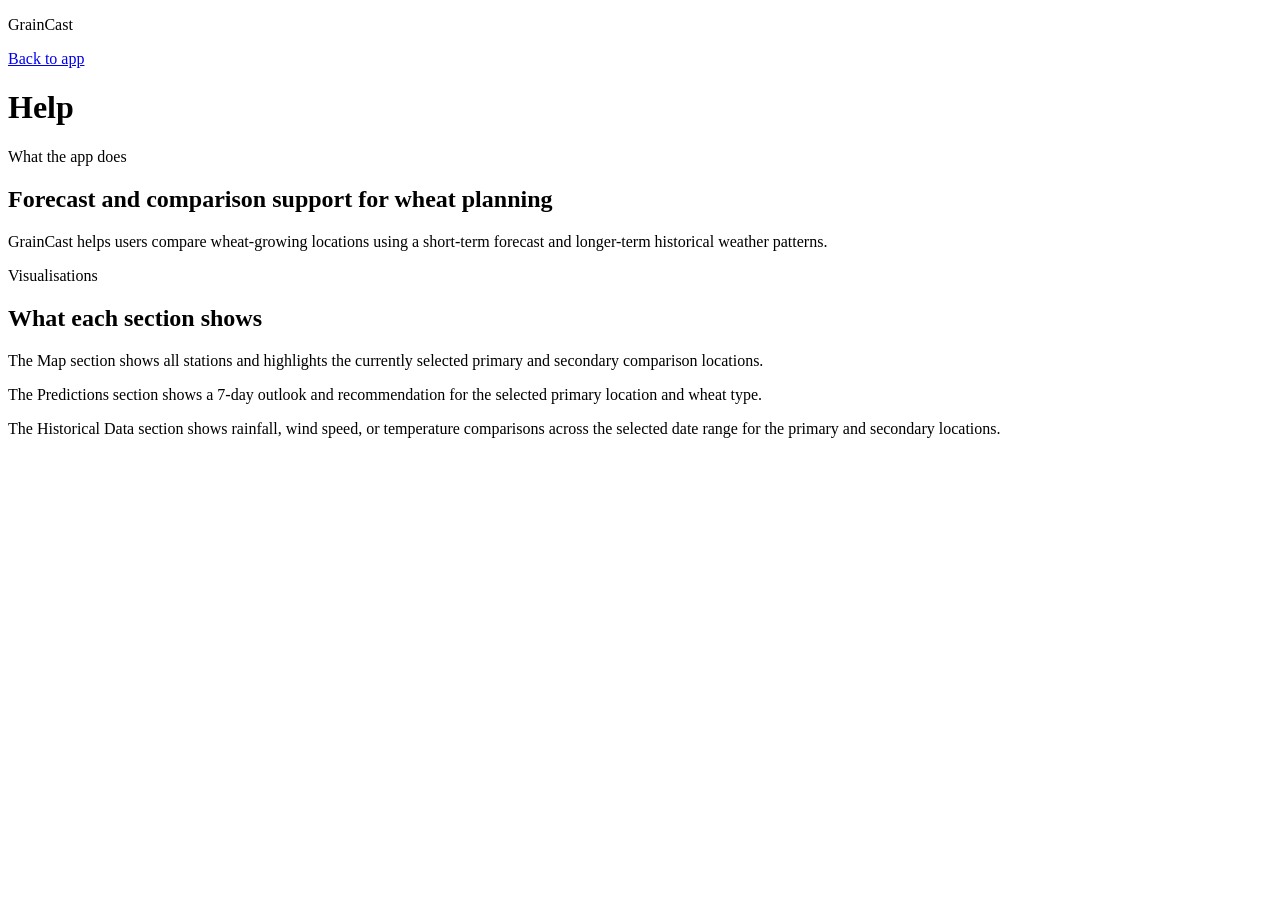
==== help.html @ faa93eda "Upload html files to correct github" ====
<!DOCTYPE html>
<html lang="en">
<head>
  <meta charset="UTF-8">
  <meta name="viewport" content="width=device-width, initial-scale=1.0">
  <title>GrainCast Help</title>
  <link rel="preconnect" href="https://fonts.googleapis.com">
  <link rel="preconnect" href="https://fonts.gstatic.com" crossorigin>
  <link href="https://fonts.googleapis.com/css2?family=Manrope:wght@400;500;700;800&family=Sora:wght@600;700&display=swap" rel="stylesheet">
  <link rel="stylesheet" href="styles.css">
</head>
<body>
  <div class="page-shell">
    <header class="hero" id="top">
      <div class="brand-row">
        <p class="brand-name">GrainCast</p>
        <nav class="page-nav" aria-label="Help navigation">
          <a href="index.html">Back to app</a>
        </nav>
      </div>
      <h1 class="hero-subtitle">Help</h1>
    </header>

    <main class="dashboard">
      <section class="panel">
        <div class="panel-header">
          <div>
            <p class="section-label">What the app does</p>
            <h2 class="panel-title section-heading">Forecast and comparison support for wheat planning</h2>
          </div>
        </div>
        <p class="assistive-description">
          GrainCast helps users compare wheat-growing locations using a short-term forecast and longer-term historical weather patterns.
        </p>
      </section>

      <section class="panel">
        <div class="panel-header">
          <div>
            <p class="section-label">Visualisations</p>
            <h2 class="panel-title section-heading">What each section shows</h2>
          </div>
        </div>
        <p class="assistive-description">
          The Map section shows all stations and highlights the currently selected primary and secondary comparison locations.
        </p>
        <p class="assistive-description">
          The Predictions section shows a 7-day outlook and recommendation for the selected primary location and wheat type.
        </p>
        <p class="assistive-description">
          The Historical Data section shows rainfall, wind speed, or temperature comparisons across the selected date range for the primary and secondary locations.
        </p>
      </section>
    </main>
  </div>
</body>
</html>
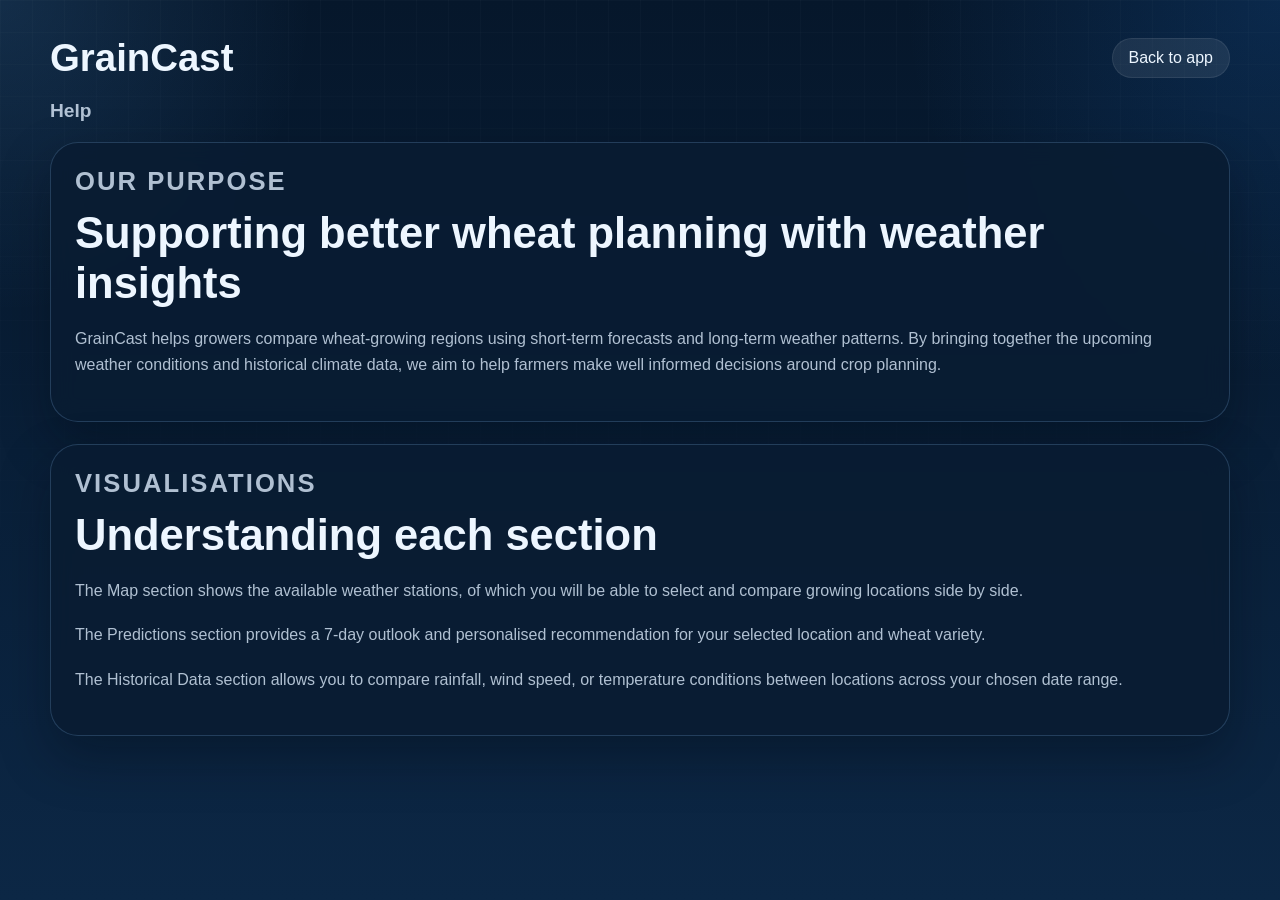
==== commit 0fe7685d: "Update help.html updated the wording to be more appealing to wheat farmers" ====
--- a/help.html
+++ b/help.html
@@ -25,12 +25,12 @@
       <section class="panel">
         <div class="panel-header">
           <div>
-            <p class="section-label">What the app does</p>
-            <h2 class="panel-title section-heading">Forecast and comparison support for wheat planning</h2>
+            <p class="section-label">Our purpose</p>
+            <h2 class="panel-title section-heading">Supporting better wheat planning with weather insights</h2>
           </div>
         </div>
         <p class="assistive-description">
-          GrainCast helps users compare wheat-growing locations using a short-term forecast and longer-term historical weather patterns.
+          GrainCast helps growers compare wheat-growing regions using short-term forecasts and long-term weather patterns. By bringing together the upcoming weather conditions and historical climate data, we aim to help farmers make well informed decisions around crop planning.
         </p>
       </section>
 
@@ -38,17 +38,17 @@
         <div class="panel-header">
           <div>
             <p class="section-label">Visualisations</p>
-            <h2 class="panel-title section-heading">What each section shows</h2>
+            <h2 class="panel-title section-heading">Understanding each section</h2>
           </div>
         </div>
         <p class="assistive-description">
-          The Map section shows all stations and highlights the currently selected primary and secondary comparison locations.
+          The Map section shows the available weather stations, of which you will be able to select and compare growing locations side by side.
         </p>
         <p class="assistive-description">
-          The Predictions section shows a 7-day outlook and recommendation for the selected primary location and wheat type.
+          The Predictions section provides a 7-day outlook and personalised recommendation for your selected location and wheat variety.
         </p>
         <p class="assistive-description">
-          The Historical Data section shows rainfall, wind speed, or temperature comparisons across the selected date range for the primary and secondary locations.
+          The Historical Data section allows you to compare rainfall, wind speed, or temperature conditions between locations across your chosen date range.
         </p>
       </section>
     </main>
--- a/styles.css
+++ b/styles.css
@@ -0,0 +1,437 @@
+:root {
+  --bg-1: #06172b;
+  --bg-2: #0c2745;
+  --panel: rgba(9, 28, 50, 0.9);
+  --panel-soft: rgba(13, 37, 66, 0.96);
+  --border: rgba(120, 171, 222, 0.24);
+  --text: #edf6ff;
+  --muted: rgba(219, 234, 250, 0.8);
+  --accent: #64b5ff;
+  --shadow: 0 22px 50px rgba(2, 10, 19, 0.34);
+}
+
+* {
+  box-sizing: border-box;
+}
+
+html {
+  scroll-behavior: smooth;
+}
+
+body {
+  margin: 0;
+  min-height: 100vh;
+  font-family: "Manrope", sans-serif;
+  font-size: 16px;
+  color: var(--text);
+  background:
+    radial-gradient(circle at top left, rgba(100, 181, 255, 0.14), transparent 20%),
+    radial-gradient(circle at top right, rgba(31, 122, 224, 0.18), transparent 24%),
+    linear-gradient(180deg, var(--bg-1), var(--bg-2));
+}
+
+body::before {
+  content: "";
+  position: fixed;
+  inset: 0;
+  background:
+    linear-gradient(rgba(255, 255, 255, 0.025) 1px, transparent 1px),
+    linear-gradient(90deg, rgba(255, 255, 255, 0.025) 1px, transparent 1px);
+  background-size: 32px 32px;
+  mask-image: linear-gradient(to bottom, rgba(0, 0, 0, 0.8), transparent 85%);
+  pointer-events: none;
+}
+
+.page-shell {
+  width: min(1180px, calc(100% - 24px));
+  margin: 0 auto;
+  padding: 28px 0 36px;
+}
+
+.hero {
+  padding: 8px 0 18px;
+}
+
+.brand-row,
+.panel-header,
+.selection-grid,
+.history-controls,
+.stats-grid,
+.map-grid {
+  display: grid;
+  gap: 16px;
+}
+
+.brand-row {
+  grid-template-columns: 1fr auto;
+  align-items: center;
+  margin-bottom: 18px;
+}
+
+.brand-name {
+  margin: 0;
+  font-family: "Sora", sans-serif;
+  font-size: clamp(2rem, 3vw, 2.8rem);
+  font-weight: 700;
+}
+
+.page-nav {
+  display: flex;
+  flex-wrap: wrap;
+  gap: 10px;
+}
+
+.page-nav a {
+  color: var(--text);
+  text-decoration: none;
+  padding: 10px 16px;
+  border-radius: 999px;
+  background: rgba(255, 255, 255, 0.08);
+  border: 1px solid rgba(255, 255, 255, 0.08);
+}
+
+.page-nav a:hover,
+.page-nav a:focus-visible {
+  background: rgba(100, 181, 255, 0.2);
+  outline: none;
+}
+
+.hero h1,
+.panel-title {
+  margin: 0;
+  font-family: "Sora", sans-serif;
+}
+
+.hero-subtitle {
+  font-size: clamp(1rem, 1.5vw, 1.2rem);
+  line-height: 1.35;
+  max-width: 34ch;
+  color: var(--muted);
+}
+
+.section-heading {
+  font-size: clamp(2rem, 3.4vw, 2.8rem);
+  line-height: 1.15;
+}
+
+.eyebrow,
+.section-label,
+.muted-text,
+.assistive-description,
+.prompt-text,
+.stat-tile span,
+label,
+.chart-legend,
+.summary-card {
+  color: var(--muted);
+}
+
+.section-label {
+  margin: 0 0 10px;
+  font-family: "Sora", sans-serif;
+  font-size: 0.8rem;
+  font-weight: 700;
+  letter-spacing: 0.18em;
+  text-transform: uppercase;
+}
+
+.panel-header .section-label {
+  margin-bottom: 12px;
+  font-size: clamp(1.25rem, 2vw, 1.65rem);
+  letter-spacing: 0.08em;
+}
+
+.visual-title {
+  margin: 22px 0 12px;
+  font-family: "Sora", sans-serif;
+  font-size: clamp(1.25rem, 2vw, 1.65rem);
+  line-height: 1.2;
+  color: var(--text);
+}
+
+
+.dashboard {
+  display: grid;
+  gap: 22px;
+}
+
+.panel {
+  background: var(--panel);
+  border: 1px solid var(--border);
+  border-radius: 28px;
+  box-shadow: var(--shadow);
+  padding: 24px;
+  backdrop-filter: blur(12px);
+}
+
+.panel-header {
+  grid-template-columns: 1fr auto;
+  align-items: baseline;
+  margin-bottom: 18px;
+}
+
+.prompt-text,
+.assistive-description {
+  margin: 0 0 18px;
+  line-height: 1.65;
+}
+
+.selection-grid {
+  grid-template-columns: repeat(2, minmax(0, 1fr));
+}
+
+.map-selection-grid {
+  display: grid;
+  gap: 16px;
+  grid-template-columns: repeat(4, minmax(0, 1fr));
+  margin-bottom: 18px;
+}
+
+.history-controls {
+  grid-template-columns: repeat(3, minmax(0, 1fr));
+  margin-bottom: 18px;
+}
+
+.stats-grid {
+  grid-template-columns: repeat(3, minmax(0, 1fr));
+  margin-top: 18px;
+}
+
+.map-grid {
+  grid-template-columns: 1.2fr 0.8fr;
+  align-items: start;
+}
+
+.section-nav-row {
+  display: flex;
+  justify-content: space-between;
+  gap: 12px;
+  flex-wrap: wrap;
+  margin-top: 20px;
+}
+
+.section-jump {
+  color: var(--text);
+  text-decoration: none;
+  padding: 10px 16px;
+  border-radius: 999px;
+  background: rgba(255, 255, 255, 0.08);
+  border: 1px solid rgba(255, 255, 255, 0.08);
+}
+
+.section-jump:hover,
+.section-jump:focus-visible {
+  background: rgba(100, 181, 255, 0.2);
+  outline: none;
+}
+
+.control-group {
+  display: grid;
+  gap: 10px;
+}
+
+select {
+  width: 100%;
+  font: inherit;
+}
+
+
+select {
+  appearance: none;
+  border: 1px solid rgba(133, 176, 222, 0.28);
+  border-radius: 16px;
+  background: rgba(5, 19, 36, 0.56);
+  color: var(--text);
+  padding: 14px 16px;
+}
+
+.stat-tile,
+.recommendation-card,
+.summary-card,
+.chart-surface,
+.station-map {
+  border: 1px solid rgba(123, 171, 224, 0.22);
+  border-radius: 22px;
+  background: var(--panel-soft);
+}
+
+.recommendation-card {
+  padding: 20px;
+}
+
+.recommendation-card--hero {
+  background:
+    linear-gradient(135deg, rgba(0, 158, 115, 0.2), rgba(100, 181, 255, 0.12)),
+    var(--panel-soft);
+  border-color: rgba(0, 158, 115, 0.38);
+}
+
+.recommendation-text {
+  margin: 0;
+  color: var(--text);
+  font-size: 18px;
+  line-height: 1.8;
+  font-weight: 700;
+}
+
+.stat-tile {
+  padding: 18px;
+}
+
+.stat-icon {
+  font-size: 30px;
+  margin-bottom: 10px;
+}
+
+.stat-tile strong {
+  display: block;
+  margin-top: 8px;
+  color: var(--text);
+  font-size: 22px;
+}
+
+.station-map,
+.chart-surface {
+  padding: 16px;
+}
+
+.station-map {
+  min-height: 320px;
+}
+
+.station-map svg,
+.chart-surface svg {
+  width: 100%;
+  height: auto;
+  display: block;
+}
+
+.map-legend {
+  display: grid;
+  gap: 16px;
+}
+
+.legend-chip {
+  display: inline-flex;
+  align-items: center;
+  gap: 8px;
+  margin-bottom: 10px;
+  font-weight: 700;
+}
+
+.legend-chip span {
+  width: 12px;
+  height: 12px;
+  border-radius: 50%;
+  display: inline-block;
+}
+
+.summary-card {
+  padding: 18px;
+}
+
+.summary-name {
+  color: var(--text);
+  font-weight: 800;
+  font-size: 18px;
+}
+
+.chart-surface {
+  min-height: 360px;
+}
+
+.chart-legend {
+  display: flex;
+  gap: 16px;
+  flex-wrap: wrap;
+  margin-top: 12px;
+  font-size: 16px;
+}
+
+.chart-legend span {
+  display: inline-flex;
+  align-items: center;
+  gap: 8px;
+}
+
+.chart-legend i {
+  width: 12px;
+  height: 12px;
+  border-radius: 50%;
+  display: inline-block;
+  background: var(--accent);
+}
+
+.chart-legend .legend-dashed {
+  background: transparent;
+  border: 2px dashed var(--accent);
+}
+
+.empty-chart {
+  min-height: 320px;
+  display: grid;
+  place-items: center;
+  text-align: center;
+  color: var(--muted);
+  font-weight: 600;
+  font-size: 16px;
+}
+
+.hover-tooltip {
+  position: absolute;
+  z-index: 20;
+  max-width: 260px;
+  padding: 10px 12px;
+  border-radius: 12px;
+  background: rgba(7, 18, 31, 0.94);
+  border: 1px solid rgba(140, 184, 230, 0.28);
+  color: var(--text);
+  font-size: 16px;
+  line-height: 1.45;
+  pointer-events: none;
+  opacity: 0;
+  transform: translateY(4px);
+  transition: opacity 120ms ease, transform 120ms ease;
+}
+
+.hover-tooltip.visible {
+  opacity: 1;
+  transform: translateY(0);
+}
+
+@media (max-width: 980px) {
+  .brand-row,
+  .selection-grid,
+  .map-selection-grid,
+  .stats-grid,
+  .history-controls,
+  .map-grid,
+  .panel-header {
+    grid-template-columns: 1fr;
+  }
+}
+
+@media (max-width: 640px) {
+  .page-shell {
+    width: min(100% - 16px, 100%);
+    padding-top: 18px;
+  }
+
+  .panel {
+    padding: 18px;
+    border-radius: 22px;
+  }
+
+  .page-nav {
+    width: 100%;
+  }
+
+  .page-nav a {
+    flex: 1 1 auto;
+    text-align: center;
+  }
+
+  .section-nav-row {
+    flex-direction: column;
+  }
+}
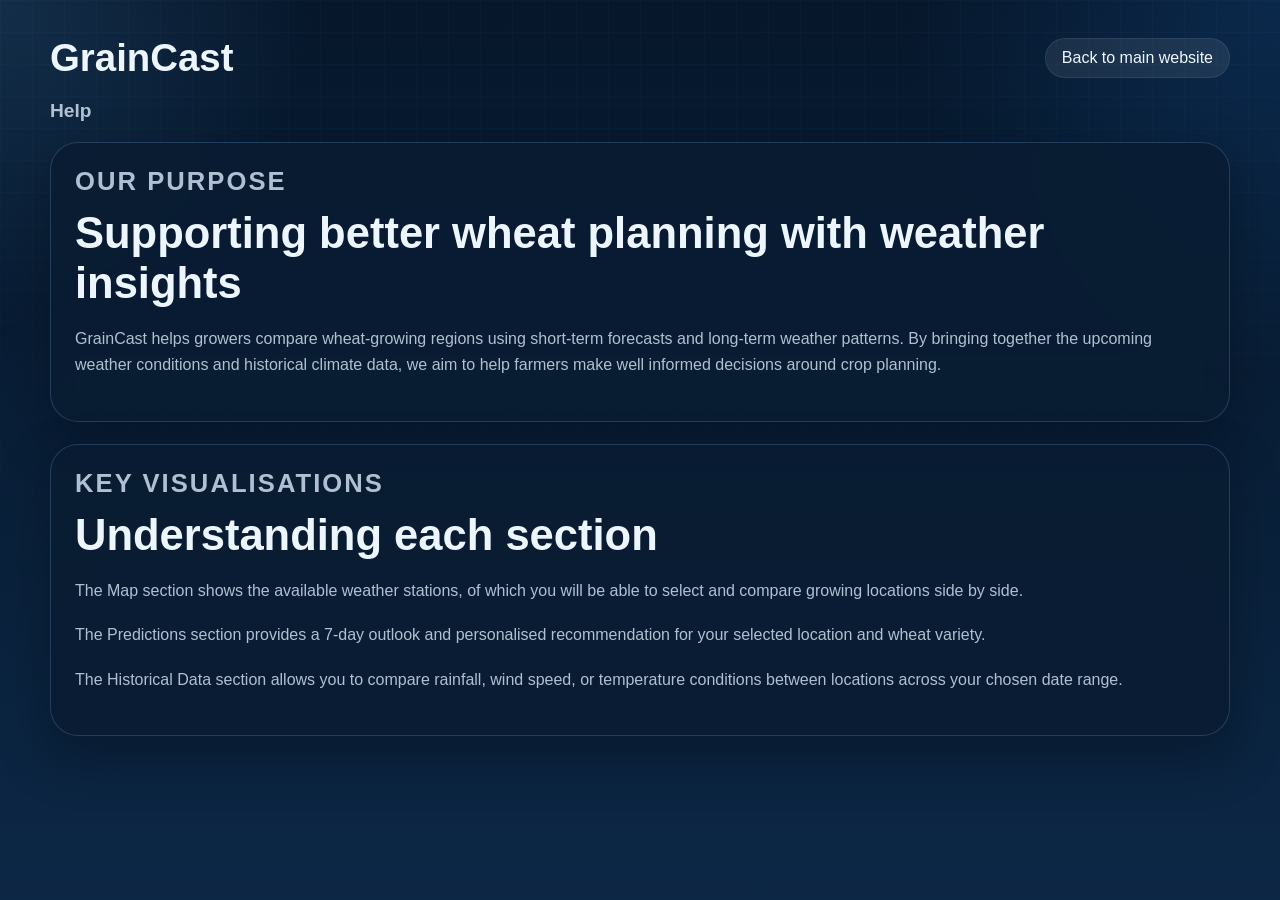
==== commit b34d4e67: "Update help.html updated wording" ====
--- a/help.html
+++ b/help.html
@@ -15,7 +15,7 @@
       <div class="brand-row">
         <p class="brand-name">GrainCast</p>
         <nav class="page-nav" aria-label="Help navigation">
-          <a href="index.html">Back to app</a>
+          <a href="index.html">Back to main website</a>
         </nav>
       </div>
       <h1 class="hero-subtitle">Help</h1>
@@ -37,7 +37,7 @@
       <section class="panel">
         <div class="panel-header">
           <div>
-            <p class="section-label">Visualisations</p>
+            <p class="section-label">Key visualisations</p>
             <h2 class="panel-title section-heading">Understanding each section</h2>
           </div>
         </div>
